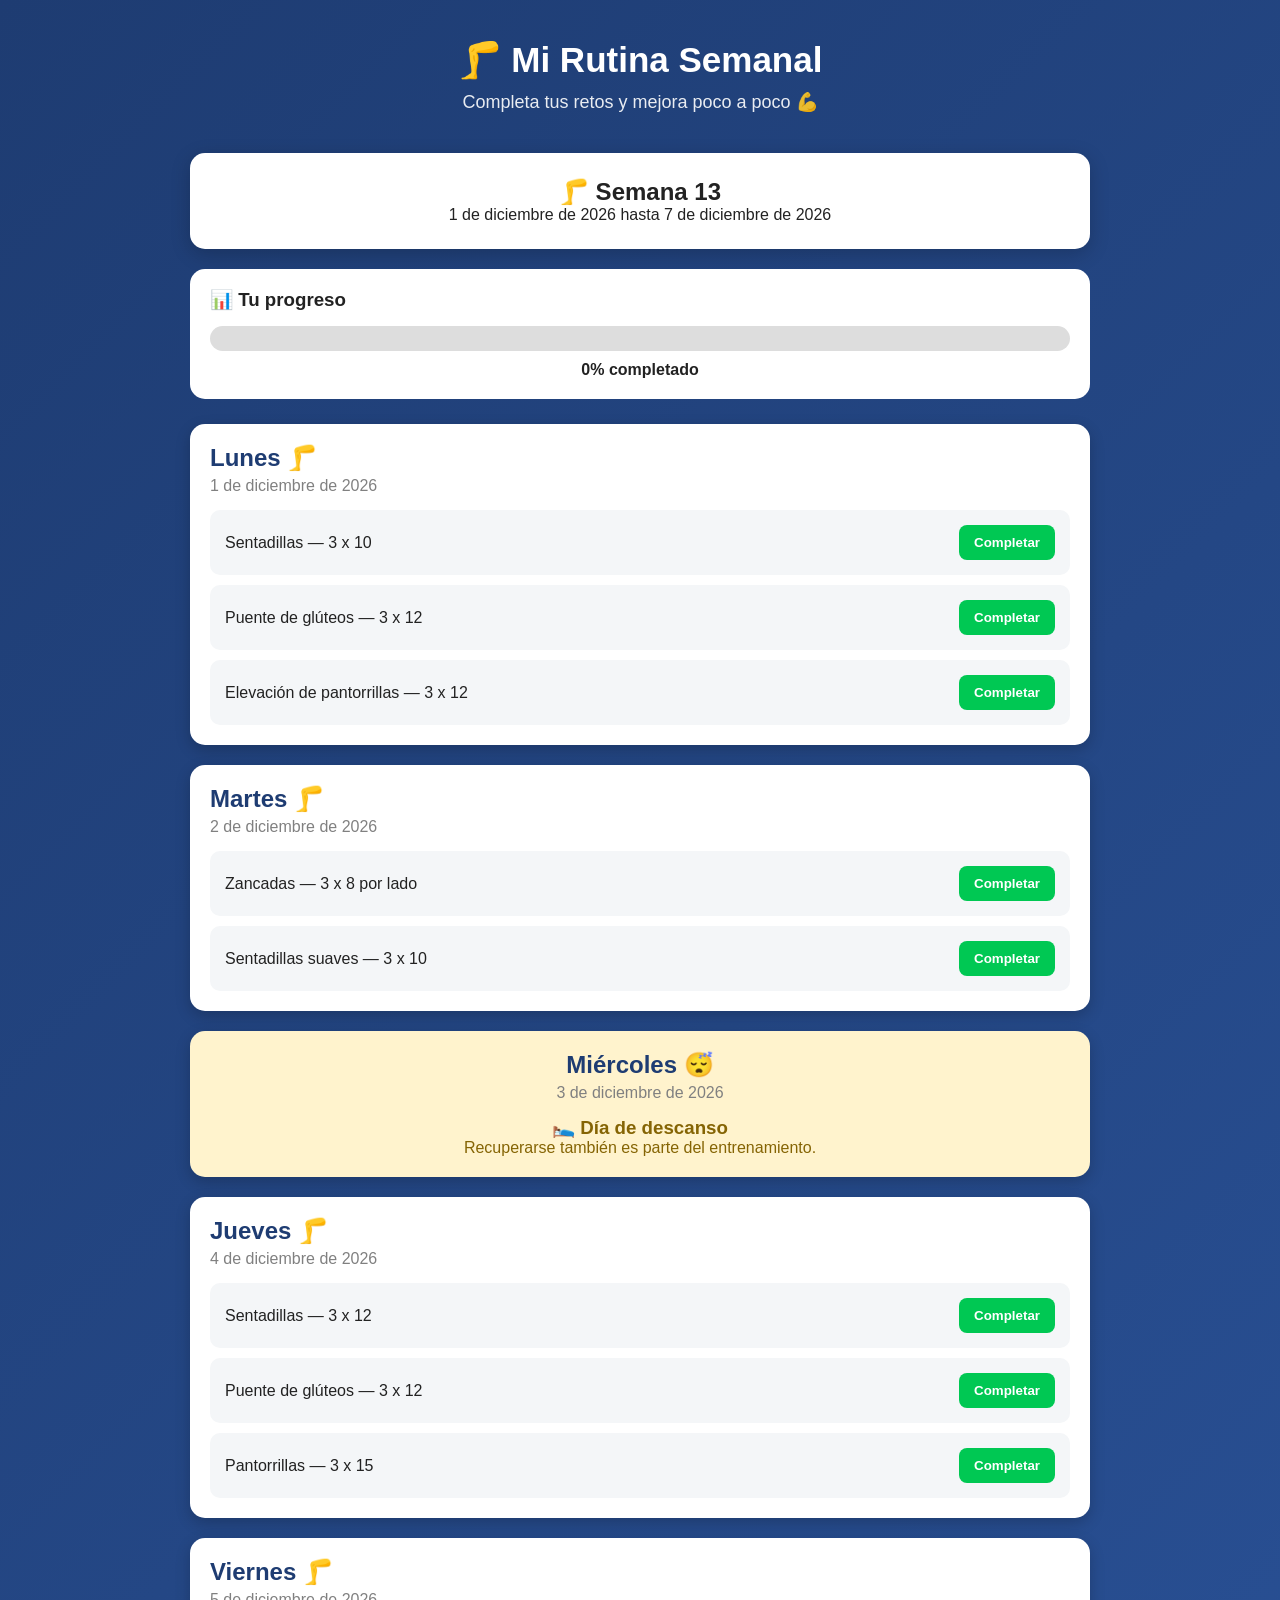
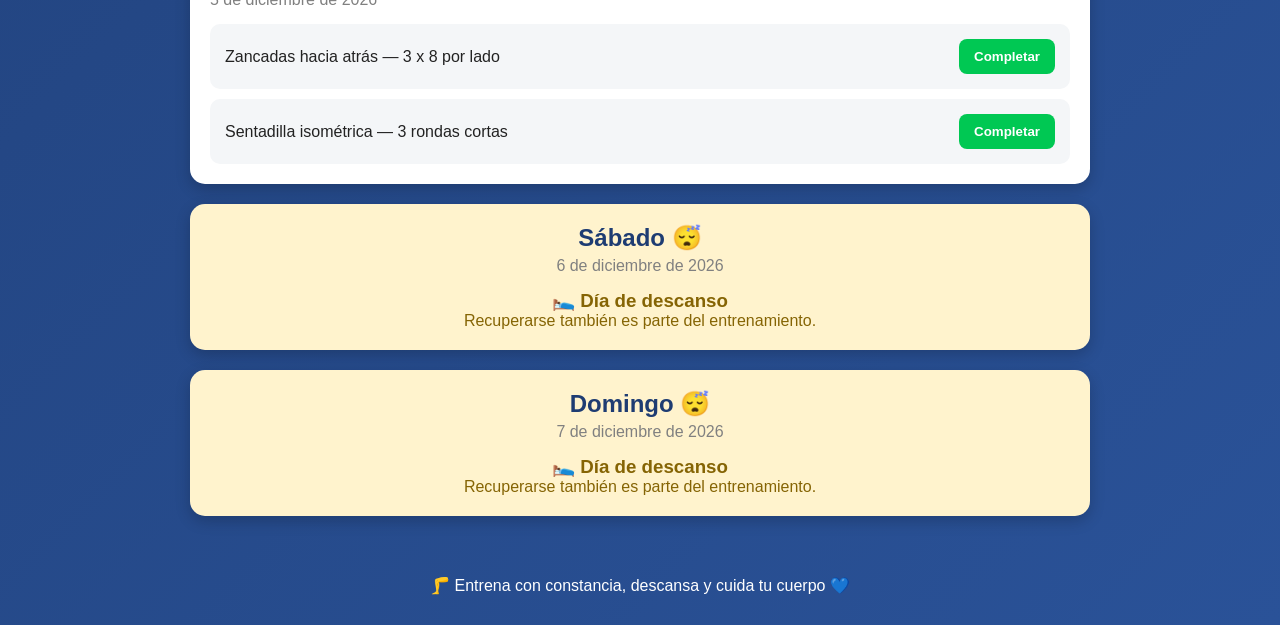
==== index.html @ df836c64 "Add files via upload" ====
<!doctype html>
<html lang="es">
  <head>
    <meta charset="UTF-8" />
    <meta name="viewport" content="width=device-width, initial-scale=1.0" />

    <title>Mi Rutina de Piernas</title>

    <link rel="stylesheet" href="style.css" />
  </head>

  <body>
    <header>
      <h1>🦵 Mi Rutina Semanal</h1>

      <p>Completa tus retos y mejora poco a poco 💪</p>
    </header>

    <main>
      <section class="informacion">
        <h2 id="semanaTitulo">Semana</h2>

        <p id="fechaSemana"></p>
      </section>

      <section class="progreso">
        <h3>📊 Tu progreso</h3>

        <div class="barra">
          <div id="barraProgreso"></div>
        </div>

        <p id="porcentaje">0%</p>
      </section>

      <section id="rutina">
        <!-- JavaScript agregará los ejercicios -->
      </section>
    </main>

    <div id="mensaje" class="mensaje oculto">
      <div class="mensajeContenido">
        <h2 id="tituloMensaje"></h2>

        <p id="textoMensaje"></p>

        <button onclick="cerrarMensaje()">¡Seguir entrenando! 💪</button>
      </div>
    </div>

    <footer>
      <p>🦵 Entrena con constancia, descansa y cuida tu cuerpo 💙</p>
    </footer>

    <script src="scrip.js"></script>
  </body>
</html>
---- style.css ----
* {
  margin: 0;
  padding: 0;

  box-sizing: border-box;
}

body {
  font-family: Arial, Helvetica, sans-serif;

  background: linear-gradient(135deg, #1e3c72, #2a5298);

  min-height: 100vh;

  color: white;
}

/* HEADER */

header {
  text-align: center;

  padding: 40px 20px;
}

header h1 {
  font-size: 35px;

  margin-bottom: 10px;
}

header p {
  font-size: 18px;

  opacity: 0.9;
}

/* CONTENIDO */

main {
  width: 90%;

  max-width: 900px;

  margin: auto;
}

/* INFORMACIÓN */

.informacion {
  background: white;

  color: #222;

  padding: 25px;

  border-radius: 15px;

  text-align: center;

  margin-bottom: 20px;

  box-shadow: 0px 5px 20px rgba(0, 0, 0, 0.2);
}

/* PROGRESO */

.progreso {
  background: white;

  color: #222;

  padding: 20px;

  border-radius: 15px;

  margin-bottom: 25px;
}

.barra {
  width: 100%;

  height: 25px;

  background: #ddd;

  border-radius: 20px;

  overflow: hidden;

  margin-top: 15px;
}

#barraProgreso {
  height: 100%;

  width: 0%;

  background: linear-gradient(90deg, #00c853, #64dd17);

  transition: 0.5s;
}

#porcentaje {
  text-align: center;

  margin-top: 10px;

  font-weight: bold;
}

/* DÍAS */

.dia {
  background: white;

  color: #222;

  margin-bottom: 20px;

  padding: 20px;

  border-radius: 15px;

  box-shadow: 0px 5px 15px rgba(0, 0, 0, 0.2);
}

.dia h2 {
  margin-bottom: 5px;

  color: #1e3c72;
}

.fecha {
  color: gray;

  margin-bottom: 15px;
}

/* EJERCICIOS */

.ejercicio {
  display: flex;

  justify-content: space-between;

  align-items: center;

  padding: 15px;

  background: #f4f6f8;

  margin-top: 10px;

  border-radius: 10px;
}

.ejercicio span {
  font-size: 16px;
}

button {
  border: none;

  padding: 10px 15px;

  border-radius: 8px;

  cursor: pointer;

  font-weight: bold;
}

.completar {
  background: #00c853;

  color: white;
}

.completar:hover {
  transform: scale(1.05);
}

.completado {
  background: #4caf50;

  color: white;

  text-decoration: line-through;
}

/* DESCANSO */

.descanso {
  background: #fff3cd;

  color: #856404;

  text-align: center;
}

/* MENSAJE */

.mensaje {
  position: fixed;

  top: 0;

  left: 0;

  width: 100%;

  height: 100%;

  background: rgba(0, 0, 0, 0.7);

  display: flex;

  justify-content: center;

  align-items: center;
}

.oculto {
  display: none;
}

.mensajeContenido {
  background: white;

  color: #222;

  padding: 40px;

  border-radius: 20px;

  text-align: center;

  width: 90%;

  max-width: 400px;

  animation: aparecer 0.4s;
}

.mensajeContenido h2 {
  margin-bottom: 15px;
}

.mensajeContenido p {
  margin-bottom: 20px;

  font-size: 17px;
}

.mensajeContenido button {
  background: #1e3c72;

  color: white;
}

@keyframes aparecer {
  from {
    transform: scale(0.7);

    opacity: 0;
  }

  to {
    transform: scale(1);

    opacity: 1;
  }
}

/* FOOTER */

footer {
  text-align: center;

  padding: 30px;

  margin-top: 30px;
}

/* RESPONSIVE */

@media (max-width: 600px) {
  header h1 {
    font-size: 27px;
  }

  .ejercicio {
    flex-direction: column;

    gap: 10px;
  }
}
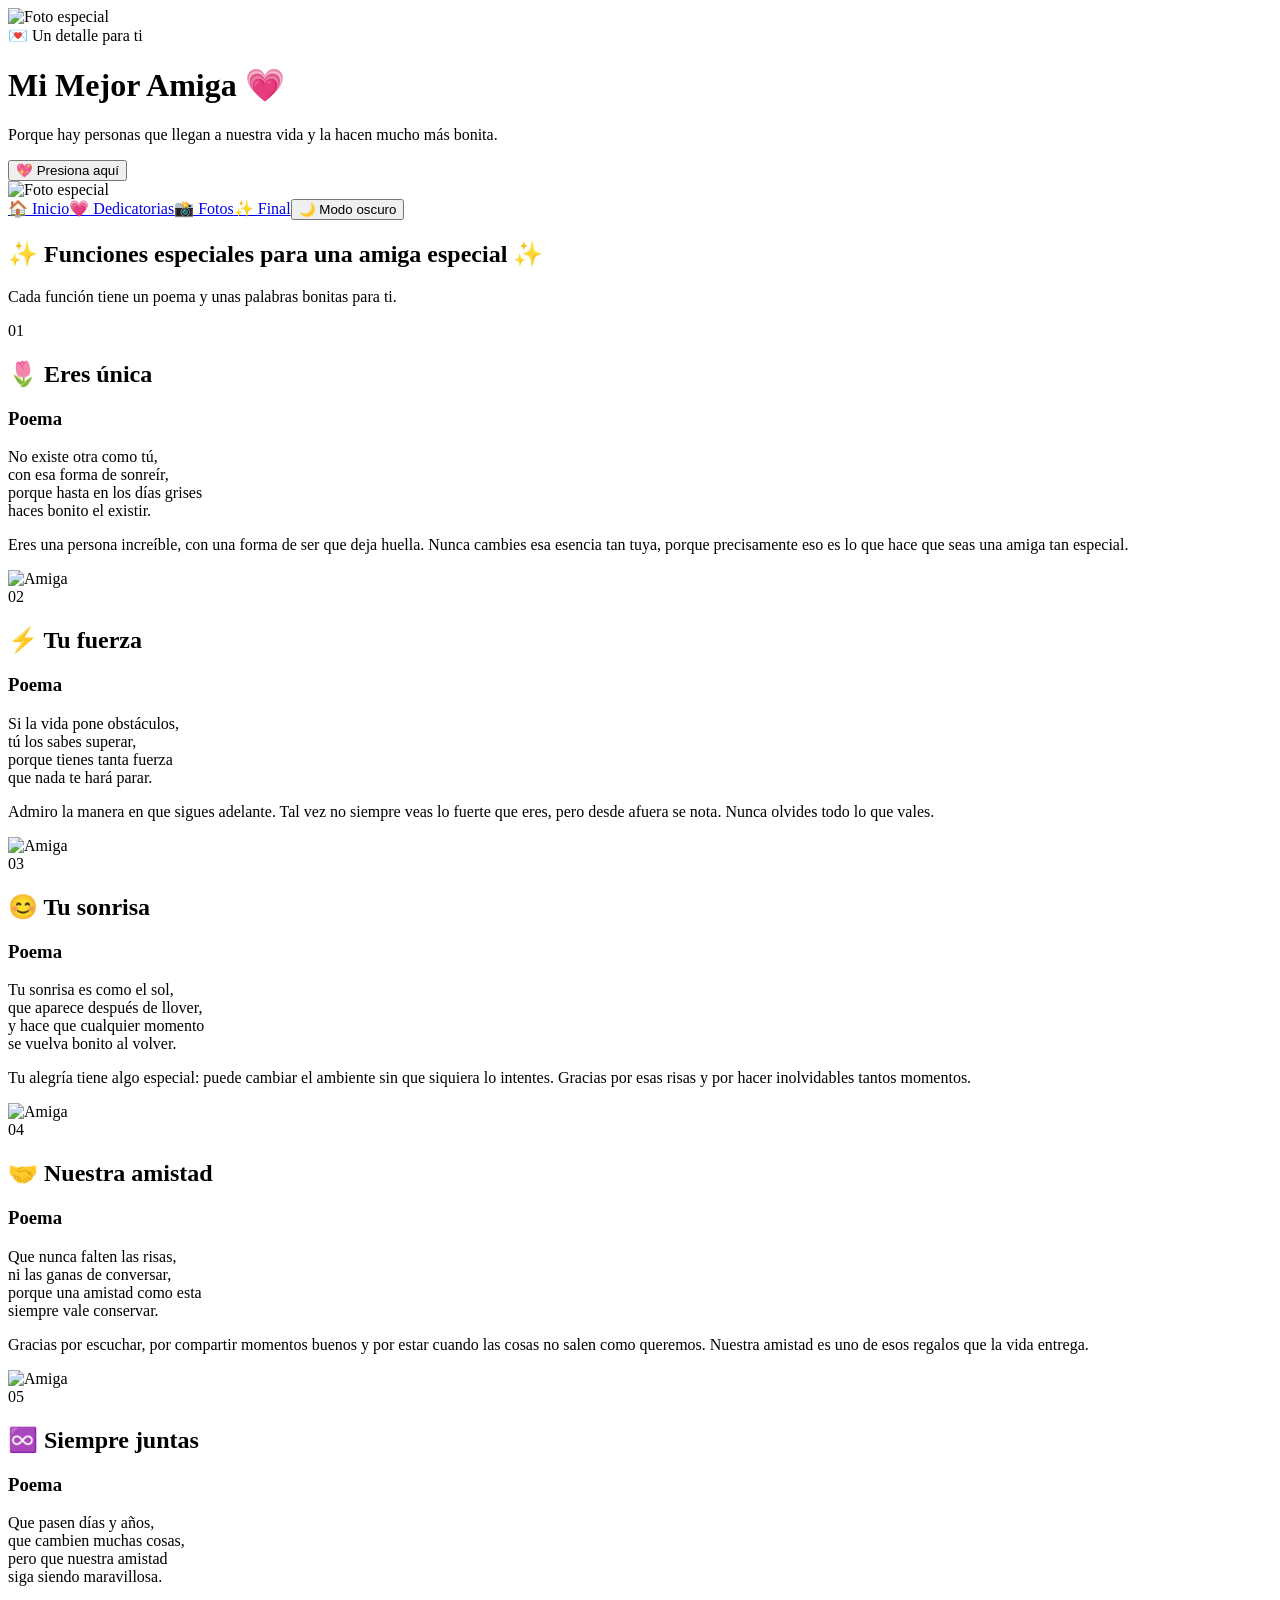
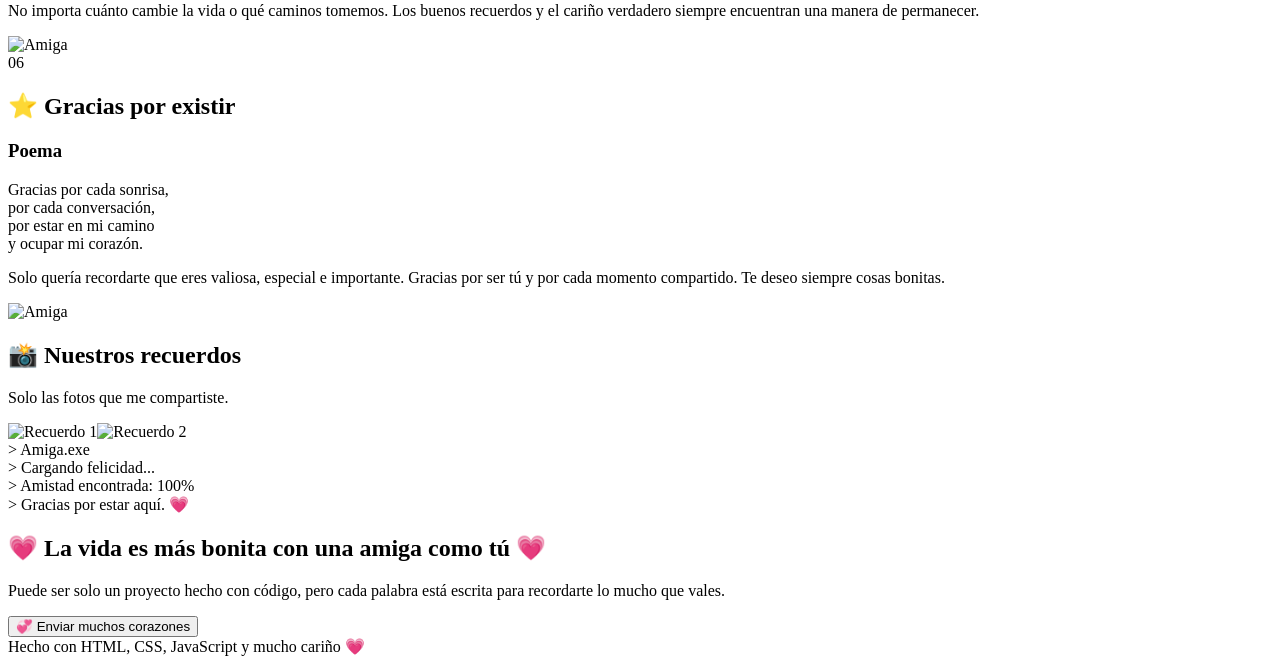
==== commit 82a6f943: "Add files via upload" ====
--- a/index.html
+++ b/index.html
@@ -1,57 +1,167 @@
-<!doctype html>
-<html lang="es">
-  <head>
-    <meta charset="UTF-8" />
-    <meta name="viewport" content="width=device-width, initial-scale=1.0" />
-
-    <title>Mi Rutina de Piernas</title>
-
-    <link rel="stylesheet" href="style.css" />
-  </head>
-
-  <body>
-    <header>
-      <h1>🦵 Mi Rutina Semanal</h1>
-
-      <p>Completa tus retos y mejora poco a poco 💪</p>
-    </header>
-
-    <main>
-      <section class="informacion">
-        <h2 id="semanaTitulo">Semana</h2>
-
-        <p id="fechaSemana"></p>
-      </section>
-
-      <section class="progreso">
-        <h3>📊 Tu progreso</h3>
-
-        <div class="barra">
-          <div id="barraProgreso"></div>
-        </div>
-
-        <p id="porcentaje">0%</p>
-      </section>
-
-      <section id="rutina">
-        <!-- JavaScript agregará los ejercicios -->
-      </section>
-    </main>
-
-    <div id="mensaje" class="mensaje oculto">
-      <div class="mensajeContenido">
-        <h2 id="tituloMensaje"></h2>
-
-        <p id="textoMensaje"></p>
-
-        <button onclick="cerrarMensaje()">¡Seguir entrenando! 💪</button>
-      </div>
-    </div>
-
-    <footer>
-      <p>🦵 Entrena con constancia, descansa y cuida tu cuerpo 💙</p>
-    </footer>
-
-    <script src="scrip.js"></script>
-  </body>
-</html>
+<!doctype html>
+<html lang="es">
+  <head>
+    <meta charset="UTF-8" />
+    <meta name="viewport" content="width=device-width,initial-scale=1.0" />
+    <title>Para mi mejor amiga 💗</title>
+    <link rel="stylesheet" href="css/style.css" />
+  </head>
+  <body>
+    <header id="inicio">
+      <div class="hero">
+        <div class="foto"><img src="img/foto1.jpeg" alt="Foto especial" /></div>
+        <div class="heroText">
+          <span>💌 Un detalle para ti</span>
+          <h1>Mi Mejor Amiga 💗</h1>
+          <p>
+            Porque hay personas que llegan a nuestra vida y la hacen mucho más
+            bonita.
+          </p>
+          <button onclick="mostrarMensaje()">💖 Presiona aquí</button>
+        </div>
+        <div class="foto segunda">
+          <img src="img/foto2.jpeg" alt="Foto especial" />
+        </div>
+      </div>
+    </header>
+    <nav>
+      <a href="#inicio">🏠 Inicio</a><a href="#funciones">💗 Dedicatorias</a
+      ><a href="#fotos">📸 Fotos</a><a href="#final">✨ Final</a
+      ><button id="modoBtn">🌙 Modo oscuro</button>
+    </nav>
+    <main>
+      <section class="intro">
+        <h2>✨ Funciones especiales para una amiga especial ✨</h2>
+        <p>Cada función tiene un poema y unas palabras bonitas para ti.</p>
+      </section>
+      <section id="funciones" class="funciones">
+        <article class="tarjeta rosa">
+          <div class="num">01</div>
+          <div>
+            <h2>🌷 Eres única</h2>
+            <h3>Poema</h3>
+            <p class="poema">
+              No existe otra como tú,<br />con esa forma de sonreír,<br />porque
+              hasta en los días grises<br />haces bonito el existir.
+            </p>
+            <p>
+              Eres una persona increíble, con una forma de ser que deja huella.
+              Nunca cambies esa esencia tan tuya, porque precisamente eso es lo
+              que hace que seas una amiga tan especial.
+            </p>
+          </div>
+          <img src="img/foto1.jpeg" alt="Amiga" />
+        </article>
+        <article class="tarjeta azul">
+          <div class="num">02</div>
+          <div>
+            <h2>⚡ Tu fuerza</h2>
+            <h3>Poema</h3>
+            <p class="poema">
+              Si la vida pone obstáculos,<br />tú los sabes superar,<br />porque
+              tienes tanta fuerza<br />que nada te hará parar.
+            </p>
+            <p>
+              Admiro la manera en que sigues adelante. Tal vez no siempre veas
+              lo fuerte que eres, pero desde afuera se nota. Nunca olvides todo
+              lo que vales.
+            </p>
+          </div>
+          <img src="img/foto2.jpeg" alt="Amiga" />
+        </article>
+        <article class="tarjeta amarillo">
+          <div class="num">03</div>
+          <div>
+            <h2>😊 Tu sonrisa</h2>
+            <h3>Poema</h3>
+            <p class="poema">
+              Tu sonrisa es como el sol,<br />que aparece después de llover,<br />y
+              hace que cualquier momento<br />se vuelva bonito al volver.
+            </p>
+            <p>
+              Tu alegría tiene algo especial: puede cambiar el ambiente sin que
+              siquiera lo intentes. Gracias por esas risas y por hacer
+              inolvidables tantos momentos.
+            </p>
+          </div>
+          <img src="img/foto1.jpeg" alt="Amiga" />
+        </article>
+        <article class="tarjeta verde">
+          <div class="num">04</div>
+          <div>
+            <h2>🤝 Nuestra amistad</h2>
+            <h3>Poema</h3>
+            <p class="poema">
+              Que nunca falten las risas,<br />ni las ganas de conversar,<br />porque
+              una amistad como esta<br />siempre vale conservar.
+            </p>
+            <p>
+              Gracias por escuchar, por compartir momentos buenos y por estar
+              cuando las cosas no salen como queremos. Nuestra amistad es uno de
+              esos regalos que la vida entrega.
+            </p>
+          </div>
+          <img src="img/foto2.jpeg" alt="Amiga" />
+        </article>
+        <article class="tarjeta morado">
+          <div class="num">05</div>
+          <div>
+            <h2>♾️ Siempre juntas</h2>
+            <h3>Poema</h3>
+            <p class="poema">
+              Que pasen días y años,<br />que cambien muchas cosas,<br />pero
+              que nuestra amistad<br />siga siendo maravillosa.
+            </p>
+            <p>
+              No importa cuánto cambie la vida o qué caminos tomemos. Los buenos
+              recuerdos y el cariño verdadero siempre encuentran una manera de
+              permanecer.
+            </p>
+          </div>
+          <img src="img/foto1.jpeg" alt="Amiga" />
+        </article>
+        <article class="tarjeta arco">
+          <div class="num">06</div>
+          <div>
+            <h2>⭐ Gracias por existir</h2>
+            <h3>Poema</h3>
+            <p class="poema">
+              Gracias por cada sonrisa,<br />por cada conversación,<br />por
+              estar en mi camino<br />y ocupar mi corazón.
+            </p>
+            <p>
+              Solo quería recordarte que eres valiosa, especial e importante.
+              Gracias por ser tú y por cada momento compartido. Te deseo siempre
+              cosas bonitas.
+            </p>
+          </div>
+          <img src="img/foto2.jpeg" alt="Amiga" />
+        </article>
+      </section>
+      <section id="fotos" class="galeria">
+        <h2>📸 Nuestros recuerdos</h2>
+        <p>Solo las fotos que me compartiste.</p>
+        <div class="fotos">
+          <img src="img/foto1.jpeg" alt="Recuerdo 1" /><img
+            src="img/foto2.jpeg"
+            alt="Recuerdo 2"
+          />
+        </div>
+      </section>
+      <section id="final" class="final">
+        <div class="terminal">
+          &gt; Amiga.exe<br />&gt; Cargando felicidad...<br />&gt; Amistad
+          encontrada: 100%<br />&gt; Gracias por estar aquí. 💗
+        </div>
+        <h2>💗 La vida es más bonita con una amiga como tú 💗</h2>
+        <p>
+          Puede ser solo un proyecto hecho con código, pero cada palabra está
+          escrita para recordarte lo mucho que vales.
+        </p>
+        <button onclick="lanzarCorazones()">💞 Enviar muchos corazones</button>
+      </section>
+    </main>
+    <footer>Hecho con HTML, CSS, JavaScript y mucho cariño 💗</footer>
+    <script src="js/script.js"></script>
+  </body>
+</html>
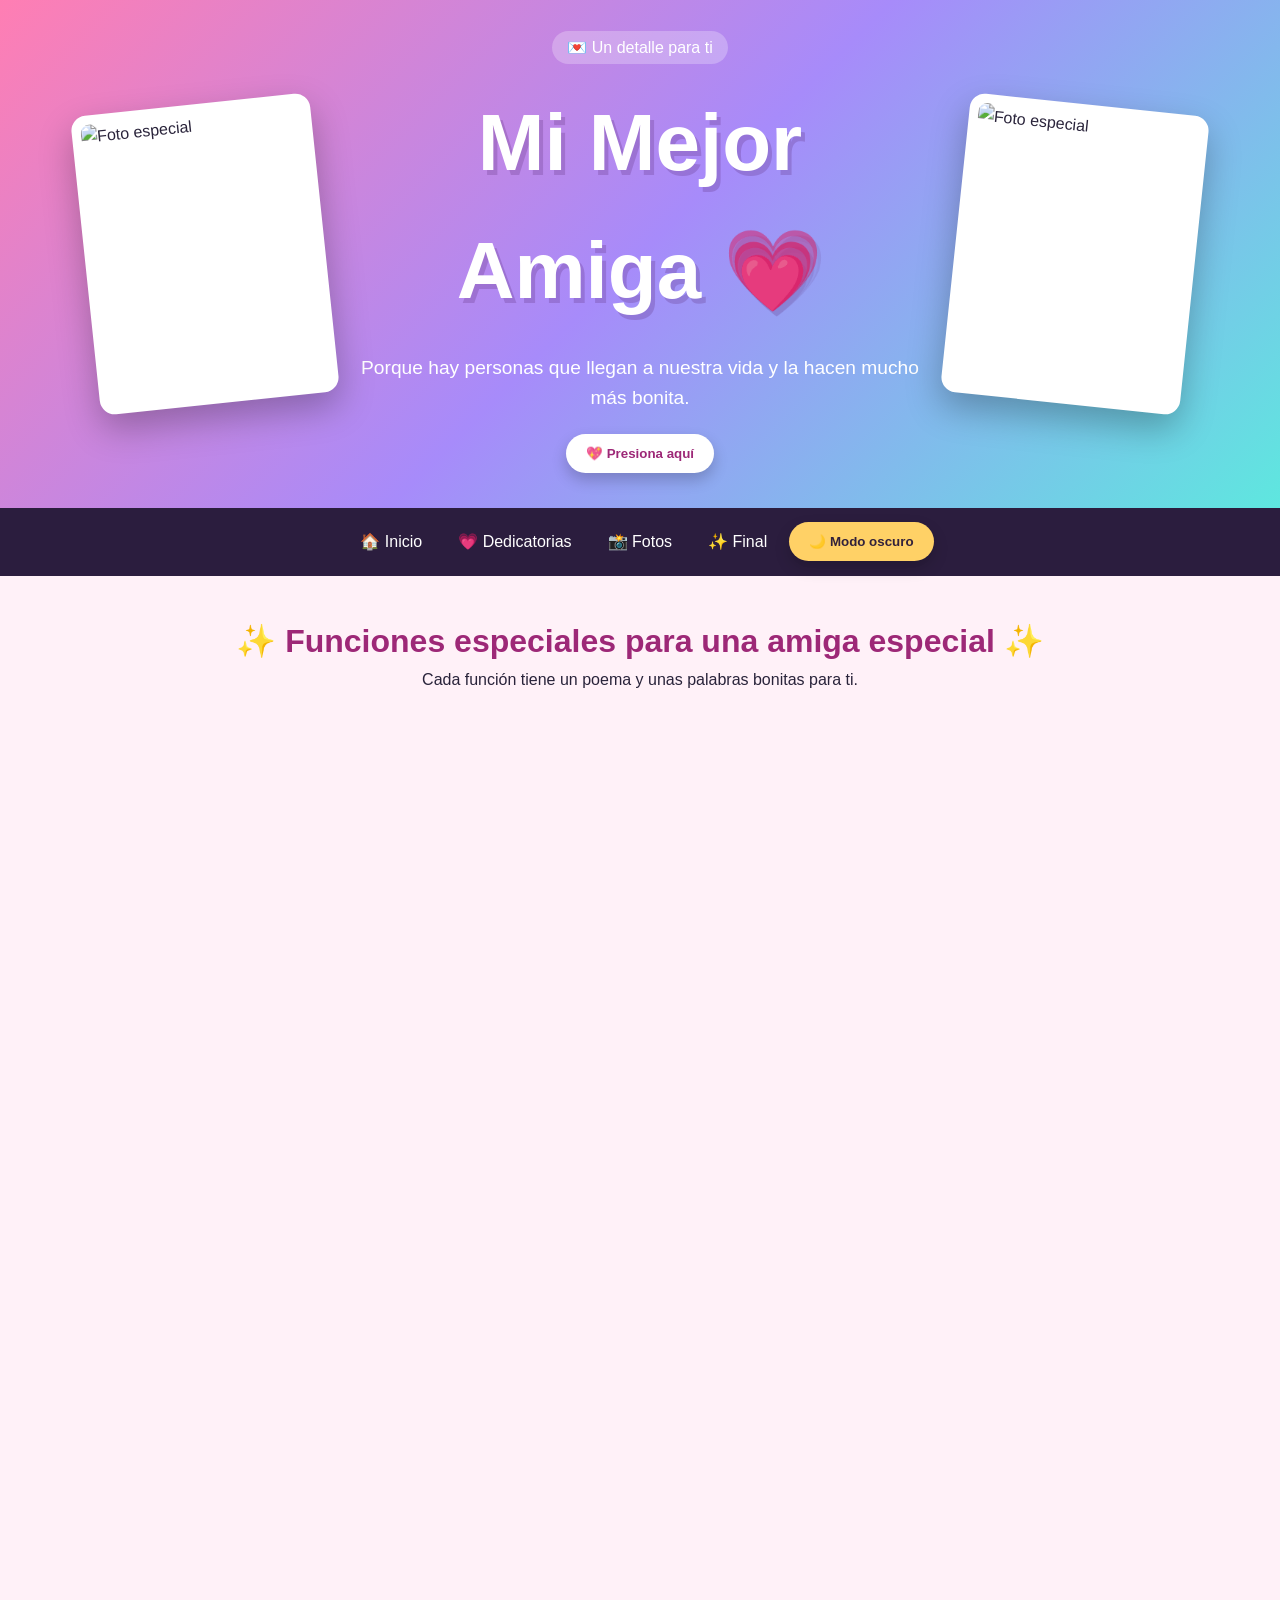
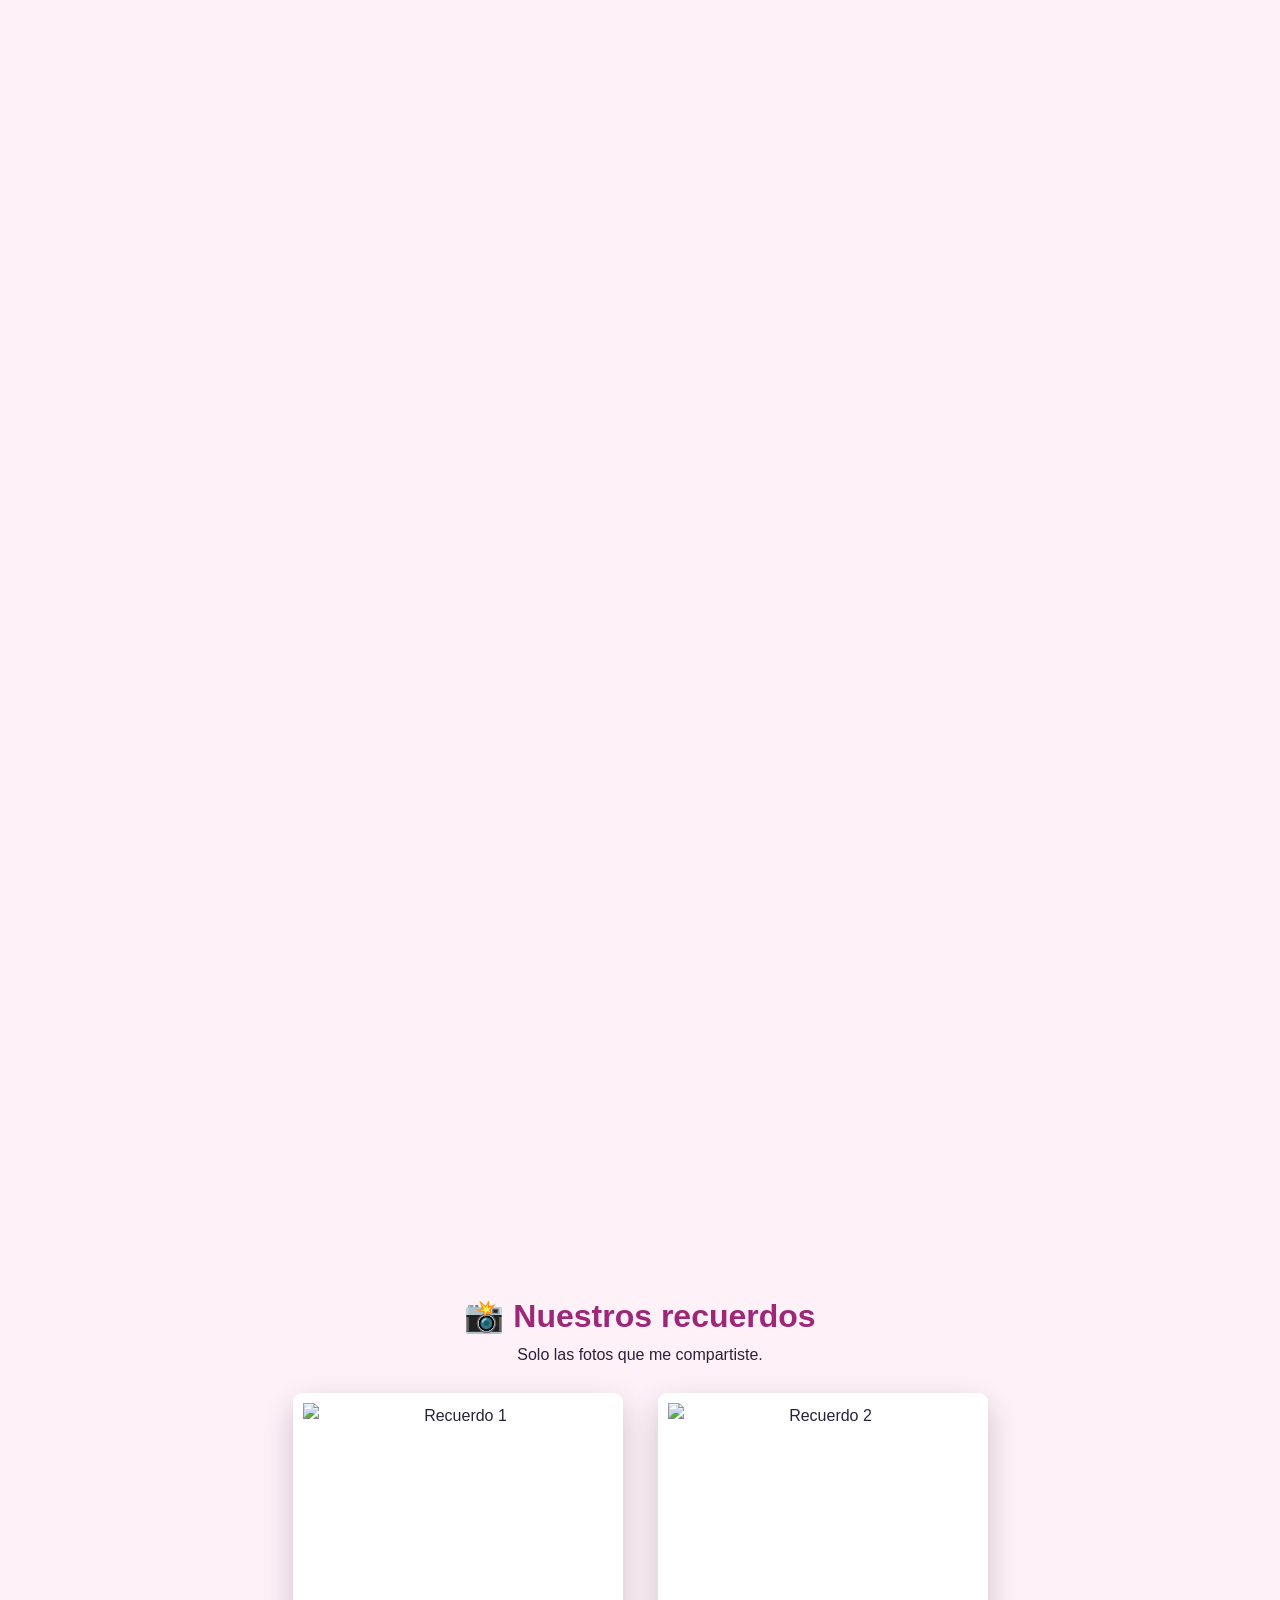
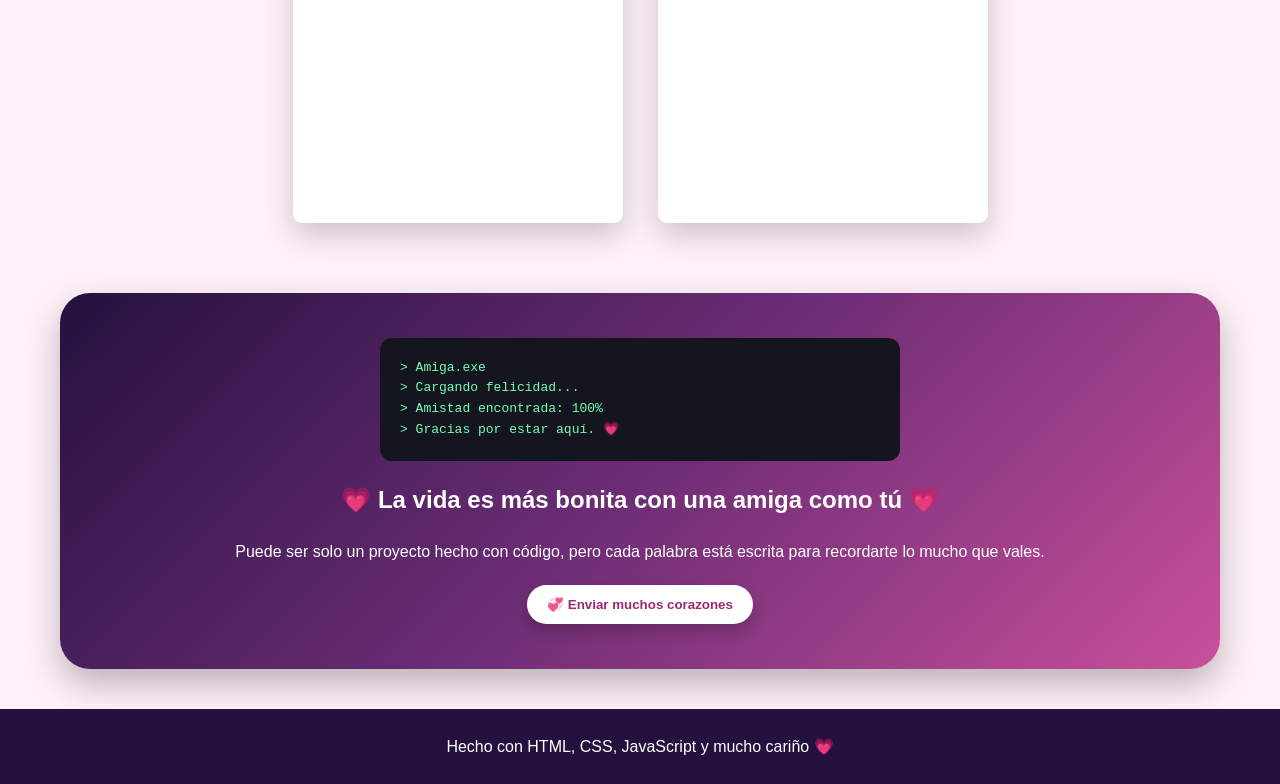
==== commit b82c2a15: "Fix stylesheet link from estilo.css to style.css" ====
--- a/index.html
+++ b/index.html
@@ -4,7 +4,7 @@
     <meta charset="UTF-8" />
     <meta name="viewport" content="width=device-width,initial-scale=1.0" />
     <title>Para mi mejor amiga 💗</title>
-    <link rel="stylesheet" href="css/style.css" />
+    <link rel="stylesheet" href="style.css" />
   </head>
   <body>
     <header id="inicio">
--- a/style.css
+++ b/style.css
@@ -0,0 +1,319 @@
+* {
+  box-sizing: border-box;
+  margin: 0;
+  padding: 0;
+}
+html {
+  scroll-behavior: smooth;
+}
+body {
+  font-family: Arial, sans-serif;
+  background: #fff1f8;
+  color: #29233a;
+  line-height: 1.6;
+  transition: 0.5s;
+  overflow-x: hidden;
+}
+header {
+  padding: 35px 5%;
+  background: linear-gradient(135deg, #ff7eb3, #a78bfa, #5ee7df);
+  overflow: hidden;
+}
+.hero {
+  max-width: 1250px;
+  margin: auto;
+  min-height: 360px;
+  display: flex;
+  align-items: center;
+  justify-content: center;
+  gap: 35px;
+}
+.foto {
+  width: 240px;
+  height: 300px;
+  padding: 9px;
+  background: #fff;
+  border-radius: 15px;
+  box-shadow: 0 15px 35px #0004;
+  transform: rotate(-6deg);
+  animation: flotar 4s ease-in-out infinite;
+}
+.foto.segunda {
+  transform: rotate(6deg);
+  animation-delay: 1s;
+}
+.foto img,
+.tarjeta > img,
+.fotos img {
+  width: 100%;
+  height: 100%;
+  object-fit: cover;
+  border-radius: 9px;
+}
+.heroText {
+  text-align: center;
+  color: #fff;
+  max-width: 560px;
+  animation: aparecer 1.2s ease;
+}
+.heroText span {
+  background: #ffffff40;
+  padding: 8px 15px;
+  border-radius: 30px;
+}
+.hero h1 {
+  font-size: clamp(2.8rem, 7vw, 5rem);
+  margin: 18px 0;
+  text-shadow: 4px 5px #5b2d7840;
+}
+.heroText p {
+  font-size: 1.2rem;
+  margin-bottom: 20px;
+}
+button {
+  border: 0;
+  padding: 12px 20px;
+  border-radius: 30px;
+  background: #fff;
+  color: #9d2877;
+  font-weight: bold;
+  cursor: pointer;
+  box-shadow: 0 7px 15px #0003;
+  transition: 0.3s;
+}
+button:hover {
+  transform: scale(1.08);
+}
+nav {
+  position: sticky;
+  top: 0;
+  z-index: 50;
+  background: #231437f5;
+  display: flex;
+  justify-content: center;
+  align-items: center;
+  flex-wrap: wrap;
+  gap: 8px;
+  padding: 12px;
+}
+nav a {
+  color: #fff;
+  text-decoration: none;
+  padding: 9px 14px;
+  border-radius: 20px;
+  transition: 0.3s;
+}
+nav a:hover {
+  background: #ff5fa2;
+  transform: translateY(-3px);
+}
+#modoBtn {
+  background: #ffd166;
+  color: #33223b;
+}
+main {
+  max-width: 1200px;
+  margin: auto;
+  padding: 40px 20px;
+}
+.intro {
+  text-align: center;
+  margin-bottom: 30px;
+}
+.intro h2,
+.galeria h2 {
+  color: #9d2877;
+  font-size: 2rem;
+}
+.funciones {
+  display: grid;
+  gap: 25px;
+}
+.tarjeta {
+  min-height: 280px;
+  padding: 30px;
+  border-radius: 28px;
+  display: grid;
+  grid-template-columns: 70px 1fr 190px;
+  align-items: center;
+  gap: 20px;
+  box-shadow: 0 12px 30px #0002;
+  opacity: 0;
+  transform: translateY(60px);
+  transition: 0.8s;
+  overflow: hidden;
+}
+.tarjeta.visible {
+  opacity: 1;
+  transform: translateY(0);
+}
+.rosa {
+  background: linear-gradient(120deg, #ffc1df, #fff);
+}
+.azul {
+  background: linear-gradient(120deg, #b7ddff, #e9d5ff);
+}
+.amarillo {
+  background: linear-gradient(120deg, #fff0a8, #ffd6a5);
+}
+.verde {
+  background: linear-gradient(120deg, #b9fbc0, #d8f3dc);
+}
+.morado {
+  background: linear-gradient(120deg, #d8b4fe, #fbcfe8);
+}
+.arco {
+  background: linear-gradient(120deg, #a7f3d0, #bfdbfe, #f5d0fe, #fecdd3);
+}
+.num {
+  font-size: 2rem;
+  font-weight: bold;
+  color: #fff;
+  background: #9d2877;
+  width: 65px;
+  height: 65px;
+  border-radius: 50%;
+  display: grid;
+  place-items: center;
+}
+.tarjeta h2 {
+  color: #8b256d;
+}
+.poema {
+  margin: 8px 0 15px;
+  padding: 12px;
+  border-left: 4px solid #ff5fa2;
+  background: #ffffff73;
+  border-radius: 8px;
+  font-style: italic;
+}
+.tarjeta > img {
+  height: 220px;
+  padding: 8px;
+  background: #fff;
+  box-shadow: 0 8px 20px #0003;
+  transform: rotate(4deg);
+  transition: 0.5s;
+}
+.tarjeta > img:hover {
+  transform: rotate(0) scale(1.06);
+}
+.galeria {
+  text-align: center;
+  padding: 70px 0;
+}
+.fotos {
+  display: flex;
+  justify-content: center;
+  gap: 35px;
+  flex-wrap: wrap;
+  margin-top: 25px;
+}
+.fotos img {
+  width: 330px;
+  height: 430px;
+  padding: 10px;
+  background: #fff;
+  box-shadow: 0 12px 30px #0003;
+  transition: 0.5s;
+}
+.fotos img:hover {
+  transform: scale(1.05) rotate(-2deg);
+}
+.final {
+  text-align: center;
+  padding: 45px;
+  border-radius: 30px;
+  background: linear-gradient(135deg, #24113f, #6d2d75, #c94f9b);
+  color: #fff;
+  box-shadow: 0 15px 35px #0004;
+}
+.final h2 {
+  margin: 20px 0;
+  color: #fff;
+}
+.final button {
+  margin-top: 20px;
+}
+.terminal {
+  max-width: 520px;
+  margin: auto;
+  padding: 20px;
+  background: #15151f;
+  color: #73ffb2;
+  border-radius: 12px;
+  text-align: left;
+  font-family: monospace;
+}
+footer {
+  text-align: center;
+  background: #24113f;
+  color: #fff;
+  padding: 25px;
+}
+.corazon {
+  position: fixed;
+  z-index: 100;
+  pointer-events: none;
+  animation: subir 4s linear forwards;
+  font-size: 25px;
+}
+body.oscuro {
+  background: #111122;
+  color: #eee;
+}
+body.oscuro .intro h2,
+body.oscuro .galeria h2 {
+  color: #ff9fd0;
+}
+@keyframes aparecer {
+  from {
+    opacity: 0;
+    transform: scale(0.8);
+  }
+  to {
+    opacity: 1;
+    transform: scale(1);
+  }
+}
+@keyframes flotar {
+  0%,
+  100% {
+    transform: translateY(0) rotate(-6deg);
+  }
+  50% {
+    transform: translateY(-12px) rotate(-3deg);
+  }
+}
+@keyframes subir {
+  from {
+    transform: translateY(0) scale(1);
+    opacity: 1;
+  }
+  to {
+    transform: translateY(-100vh) scale(1.8) rotate(25deg);
+    opacity: 0;
+  }
+}
+@media (max-width: 850px) {
+  .hero {
+    flex-direction: column;
+  }
+  .segunda {
+    display: none;
+  }
+  .tarjeta {
+    grid-template-columns: 1fr;
+    text-align: center;
+  }
+  .num {
+    margin: auto;
+  }
+  .tarjeta > img {
+    width: 210px;
+    margin: auto;
+  }
+  .poema {
+    text-align: left;
+  }
+}
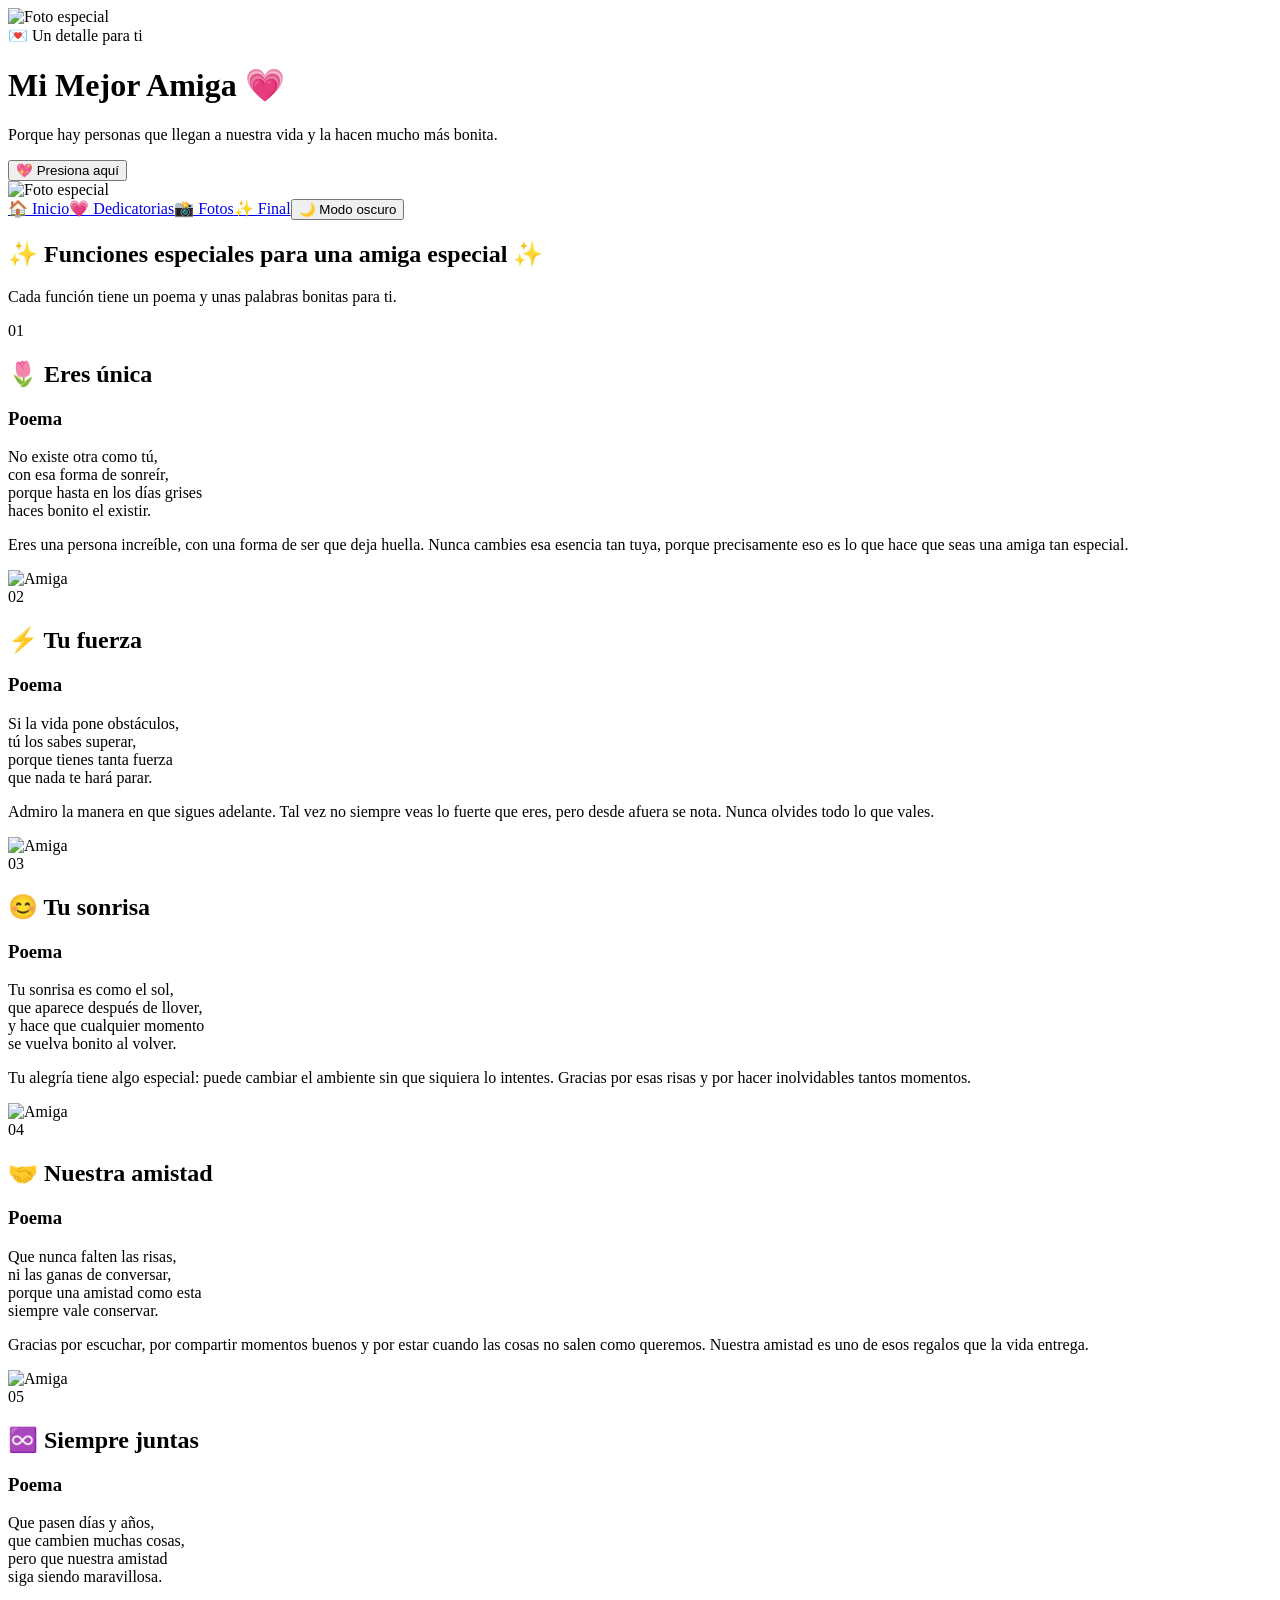
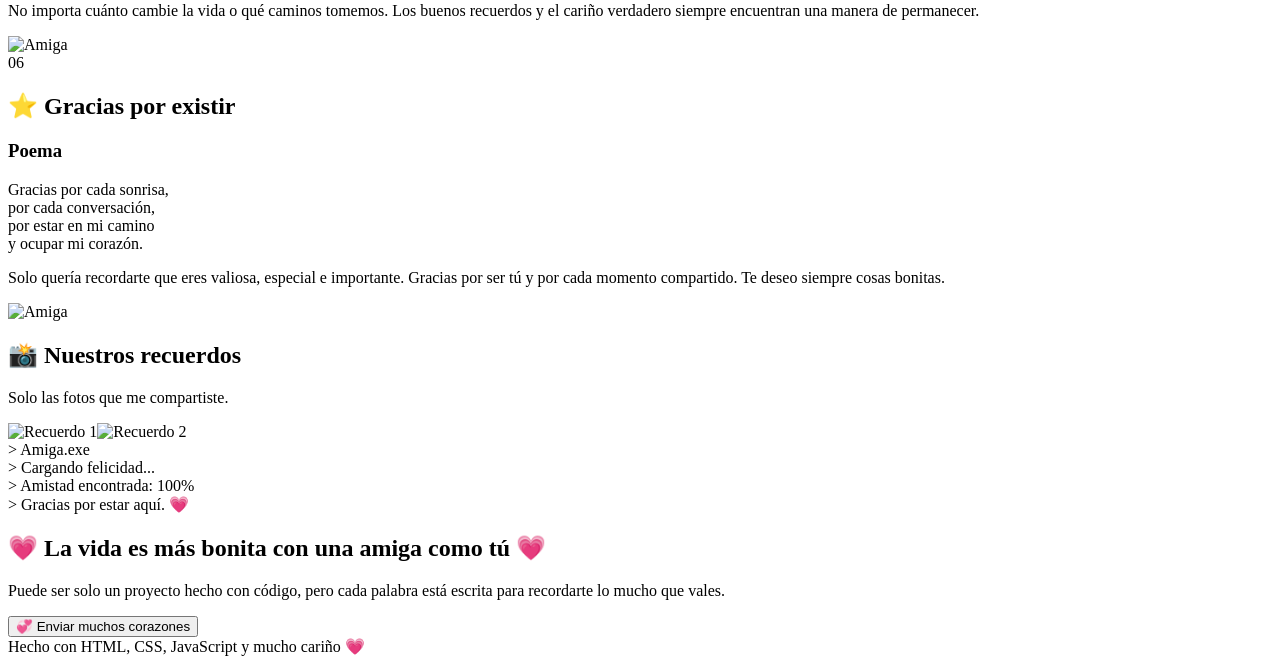
==== commit fca3541c: "Add files via upload" ====
--- a/index.html
+++ b/index.html
@@ -4,7 +4,7 @@
     <meta charset="UTF-8" />
     <meta name="viewport" content="width=device-width,initial-scale=1.0" />
     <title>Para mi mejor amiga 💗</title>
-    <link rel="stylesheet" href="style.css" />
+    <link rel="stylesheet" href="css/style.css" />
   </head>
   <body>
     <header id="inicio">
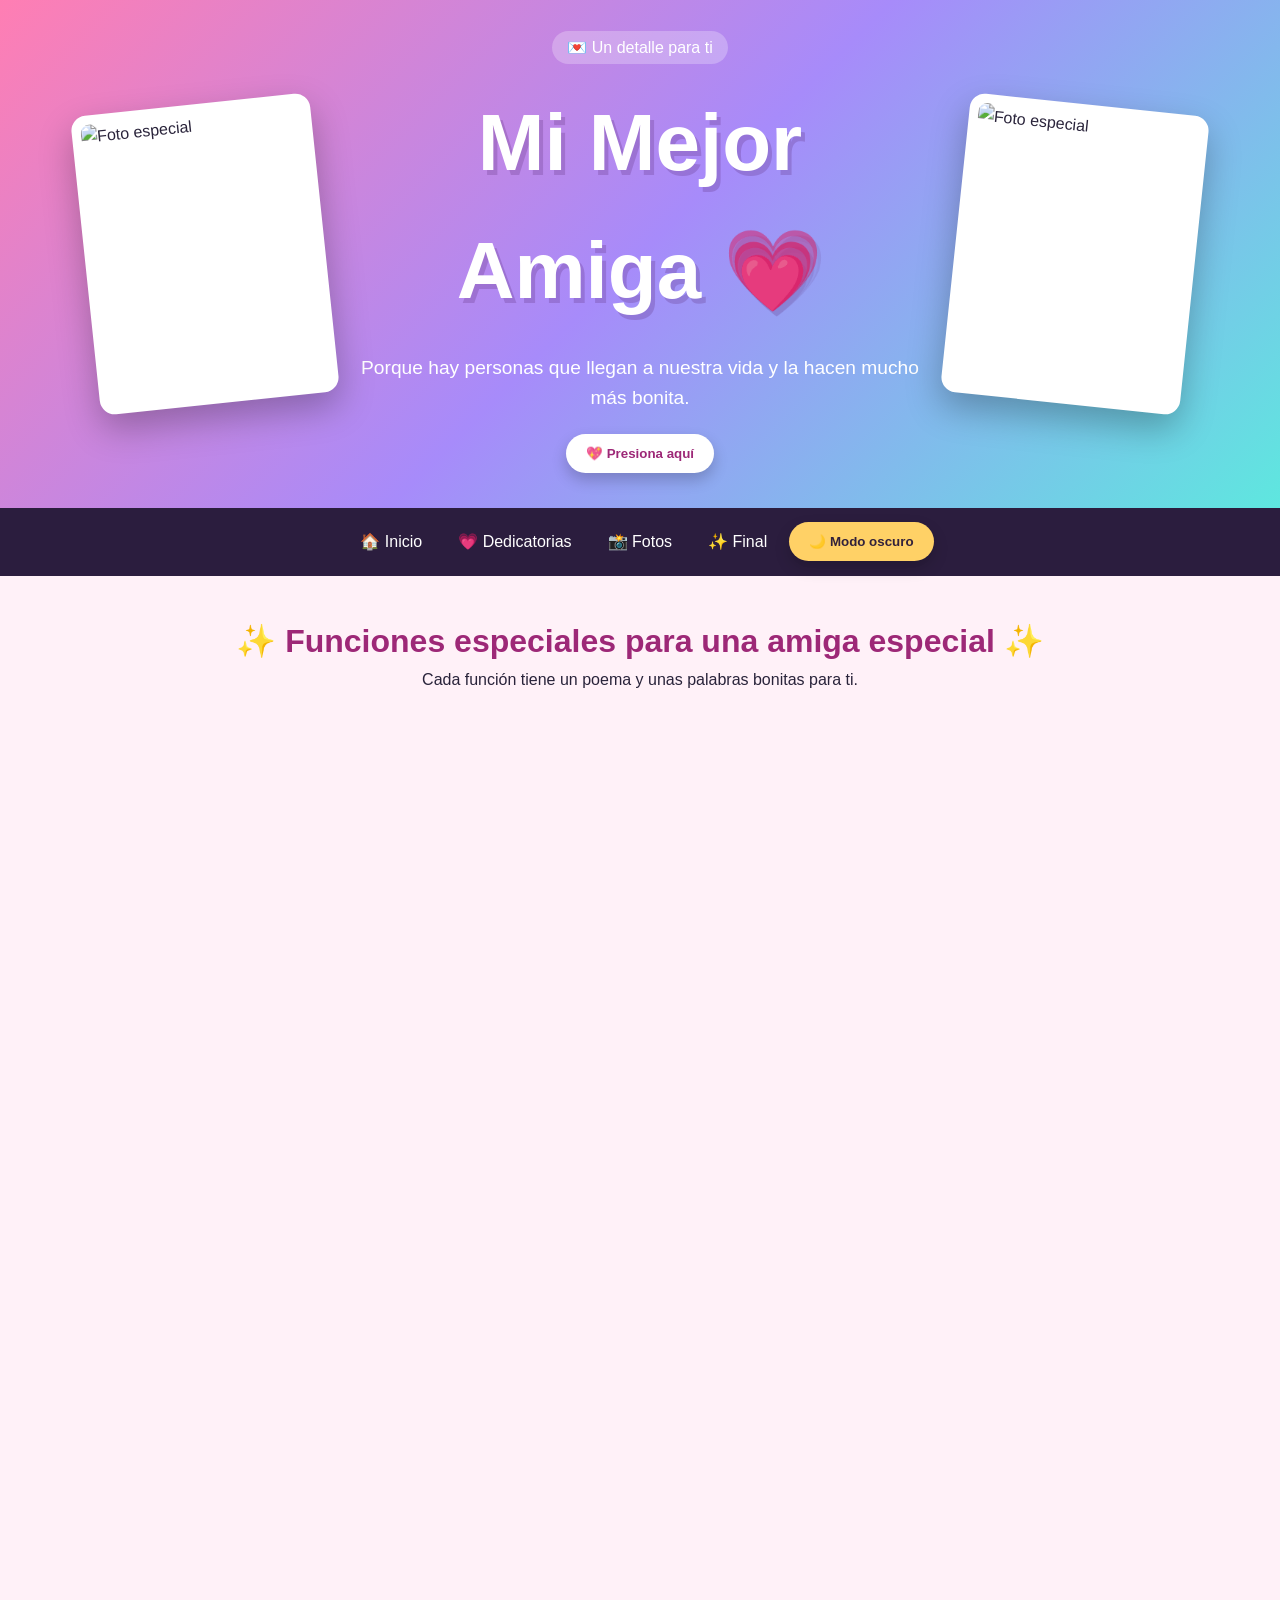
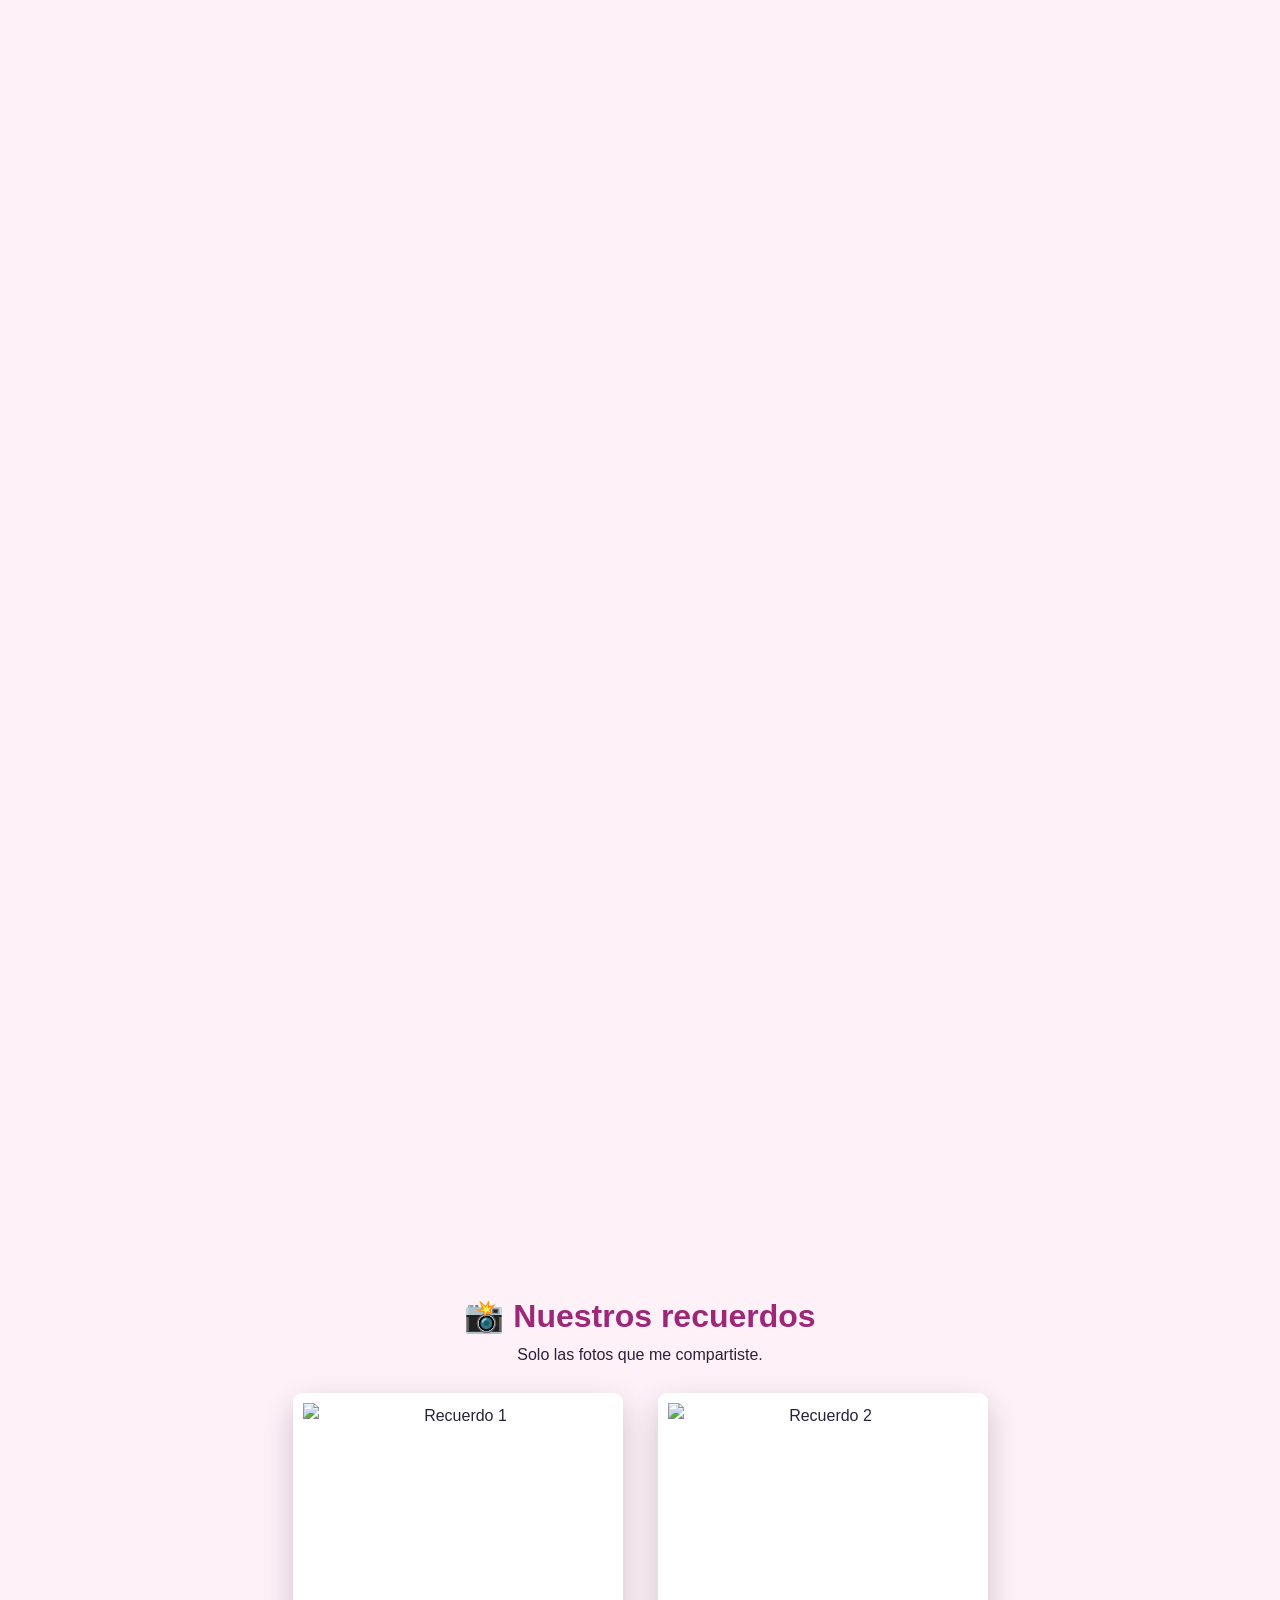
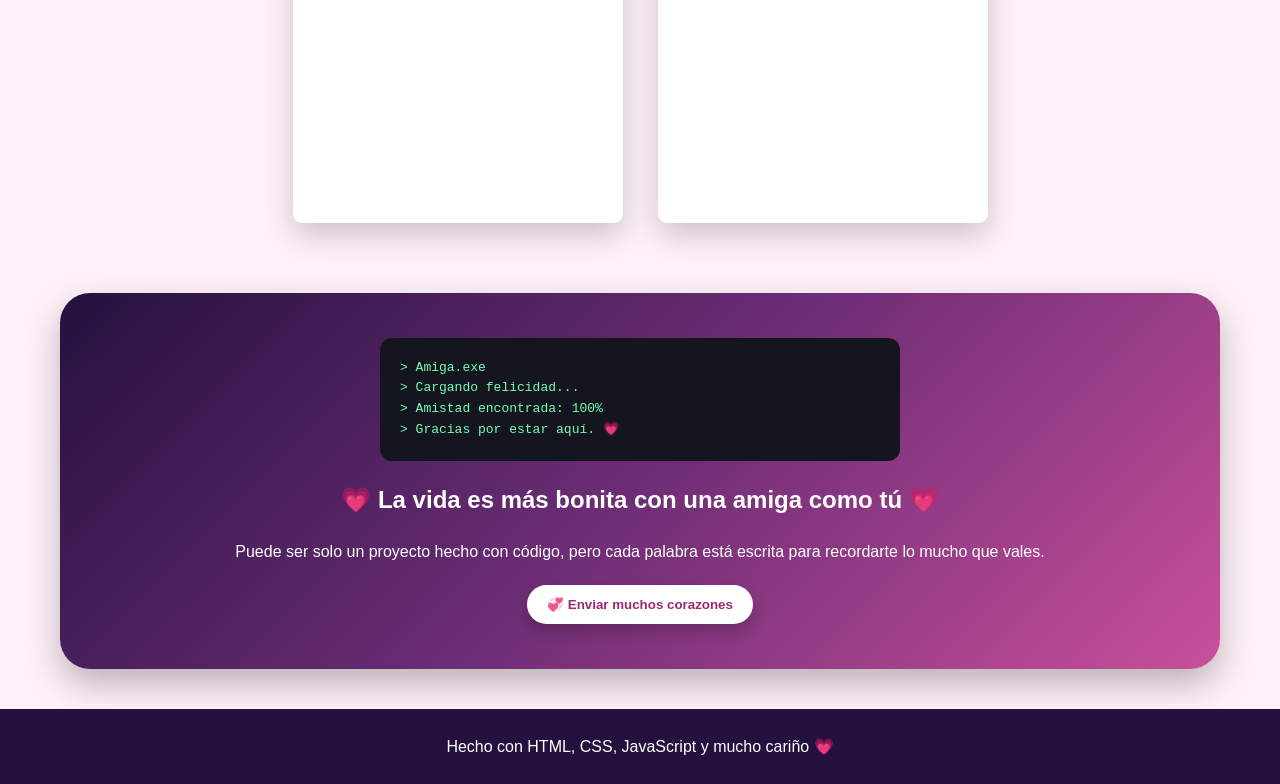
==== commit e09ed6f8: "Update index.html" ====
--- a/index.html
+++ b/index.html
@@ -4,7 +4,7 @@
     <meta charset="UTF-8" />
     <meta name="viewport" content="width=device-width,initial-scale=1.0" />
     <title>Para mi mejor amiga 💗</title>
-    <link rel="stylesheet" href="css/style.css" />
+    <link rel="stylesheet" href="style.css" />
   </head>
   <body>
     <header id="inicio">
--- a/style.css
+++ b/style.css
@@ -0,0 +1,319 @@
+* {
+  box-sizing: border-box;
+  margin: 0;
+  padding: 0;
+}
+html {
+  scroll-behavior: smooth;
+}
+body {
+  font-family: Arial, sans-serif;
+  background: #fff1f8;
+  color: #29233a;
+  line-height: 1.6;
+  transition: 0.5s;
+  overflow-x: hidden;
+}
+header {
+  padding: 35px 5%;
+  background: linear-gradient(135deg, #ff7eb3, #a78bfa, #5ee7df);
+  overflow: hidden;
+}
+.hero {
+  max-width: 1250px;
+  margin: auto;
+  min-height: 360px;
+  display: flex;
+  align-items: center;
+  justify-content: center;
+  gap: 35px;
+}
+.foto {
+  width: 240px;
+  height: 300px;
+  padding: 9px;
+  background: #fff;
+  border-radius: 15px;
+  box-shadow: 0 15px 35px #0004;
+  transform: rotate(-6deg);
+  animation: flotar 4s ease-in-out infinite;
+}
+.foto.segunda {
+  transform: rotate(6deg);
+  animation-delay: 1s;
+}
+.foto img,
+.tarjeta > img,
+.fotos img {
+  width: 100%;
+  height: 100%;
+  object-fit: cover;
+  border-radius: 9px;
+}
+.heroText {
+  text-align: center;
+  color: #fff;
+  max-width: 560px;
+  animation: aparecer 1.2s ease;
+}
+.heroText span {
+  background: #ffffff40;
+  padding: 8px 15px;
+  border-radius: 30px;
+}
+.hero h1 {
+  font-size: clamp(2.8rem, 7vw, 5rem);
+  margin: 18px 0;
+  text-shadow: 4px 5px #5b2d7840;
+}
+.heroText p {
+  font-size: 1.2rem;
+  margin-bottom: 20px;
+}
+button {
+  border: 0;
+  padding: 12px 20px;
+  border-radius: 30px;
+  background: #fff;
+  color: #9d2877;
+  font-weight: bold;
+  cursor: pointer;
+  box-shadow: 0 7px 15px #0003;
+  transition: 0.3s;
+}
+button:hover {
+  transform: scale(1.08);
+}
+nav {
+  position: sticky;
+  top: 0;
+  z-index: 50;
+  background: #231437f5;
+  display: flex;
+  justify-content: center;
+  align-items: center;
+  flex-wrap: wrap;
+  gap: 8px;
+  padding: 12px;
+}
+nav a {
+  color: #fff;
+  text-decoration: none;
+  padding: 9px 14px;
+  border-radius: 20px;
+  transition: 0.3s;
+}
+nav a:hover {
+  background: #ff5fa2;
+  transform: translateY(-3px);
+}
+#modoBtn {
+  background: #ffd166;
+  color: #33223b;
+}
+main {
+  max-width: 1200px;
+  margin: auto;
+  padding: 40px 20px;
+}
+.intro {
+  text-align: center;
+  margin-bottom: 30px;
+}
+.intro h2,
+.galeria h2 {
+  color: #9d2877;
+  font-size: 2rem;
+}
+.funciones {
+  display: grid;
+  gap: 25px;
+}
+.tarjeta {
+  min-height: 280px;
+  padding: 30px;
+  border-radius: 28px;
+  display: grid;
+  grid-template-columns: 70px 1fr 190px;
+  align-items: center;
+  gap: 20px;
+  box-shadow: 0 12px 30px #0002;
+  opacity: 0;
+  transform: translateY(60px);
+  transition: 0.8s;
+  overflow: hidden;
+}
+.tarjeta.visible {
+  opacity: 1;
+  transform: translateY(0);
+}
+.rosa {
+  background: linear-gradient(120deg, #ffc1df, #fff);
+}
+.azul {
+  background: linear-gradient(120deg, #b7ddff, #e9d5ff);
+}
+.amarillo {
+  background: linear-gradient(120deg, #fff0a8, #ffd6a5);
+}
+.verde {
+  background: linear-gradient(120deg, #b9fbc0, #d8f3dc);
+}
+.morado {
+  background: linear-gradient(120deg, #d8b4fe, #fbcfe8);
+}
+.arco {
+  background: linear-gradient(120deg, #a7f3d0, #bfdbfe, #f5d0fe, #fecdd3);
+}
+.num {
+  font-size: 2rem;
+  font-weight: bold;
+  color: #fff;
+  background: #9d2877;
+  width: 65px;
+  height: 65px;
+  border-radius: 50%;
+  display: grid;
+  place-items: center;
+}
+.tarjeta h2 {
+  color: #8b256d;
+}
+.poema {
+  margin: 8px 0 15px;
+  padding: 12px;
+  border-left: 4px solid #ff5fa2;
+  background: #ffffff73;
+  border-radius: 8px;
+  font-style: italic;
+}
+.tarjeta > img {
+  height: 220px;
+  padding: 8px;
+  background: #fff;
+  box-shadow: 0 8px 20px #0003;
+  transform: rotate(4deg);
+  transition: 0.5s;
+}
+.tarjeta > img:hover {
+  transform: rotate(0) scale(1.06);
+}
+.galeria {
+  text-align: center;
+  padding: 70px 0;
+}
+.fotos {
+  display: flex;
+  justify-content: center;
+  gap: 35px;
+  flex-wrap: wrap;
+  margin-top: 25px;
+}
+.fotos img {
+  width: 330px;
+  height: 430px;
+  padding: 10px;
+  background: #fff;
+  box-shadow: 0 12px 30px #0003;
+  transition: 0.5s;
+}
+.fotos img:hover {
+  transform: scale(1.05) rotate(-2deg);
+}
+.final {
+  text-align: center;
+  padding: 45px;
+  border-radius: 30px;
+  background: linear-gradient(135deg, #24113f, #6d2d75, #c94f9b);
+  color: #fff;
+  box-shadow: 0 15px 35px #0004;
+}
+.final h2 {
+  margin: 20px 0;
+  color: #fff;
+}
+.final button {
+  margin-top: 20px;
+}
+.terminal {
+  max-width: 520px;
+  margin: auto;
+  padding: 20px;
+  background: #15151f;
+  color: #73ffb2;
+  border-radius: 12px;
+  text-align: left;
+  font-family: monospace;
+}
+footer {
+  text-align: center;
+  background: #24113f;
+  color: #fff;
+  padding: 25px;
+}
+.corazon {
+  position: fixed;
+  z-index: 100;
+  pointer-events: none;
+  animation: subir 4s linear forwards;
+  font-size: 25px;
+}
+body.oscuro {
+  background: #111122;
+  color: #eee;
+}
+body.oscuro .intro h2,
+body.oscuro .galeria h2 {
+  color: #ff9fd0;
+}
+@keyframes aparecer {
+  from {
+    opacity: 0;
+    transform: scale(0.8);
+  }
+  to {
+    opacity: 1;
+    transform: scale(1);
+  }
+}
+@keyframes flotar {
+  0%,
+  100% {
+    transform: translateY(0) rotate(-6deg);
+  }
+  50% {
+    transform: translateY(-12px) rotate(-3deg);
+  }
+}
+@keyframes subir {
+  from {
+    transform: translateY(0) scale(1);
+    opacity: 1;
+  }
+  to {
+    transform: translateY(-100vh) scale(1.8) rotate(25deg);
+    opacity: 0;
+  }
+}
+@media (max-width: 850px) {
+  .hero {
+    flex-direction: column;
+  }
+  .segunda {
+    display: none;
+  }
+  .tarjeta {
+    grid-template-columns: 1fr;
+    text-align: center;
+  }
+  .num {
+    margin: auto;
+  }
+  .tarjeta > img {
+    width: 210px;
+    margin: auto;
+  }
+  .poema {
+    text-align: left;
+  }
+}
